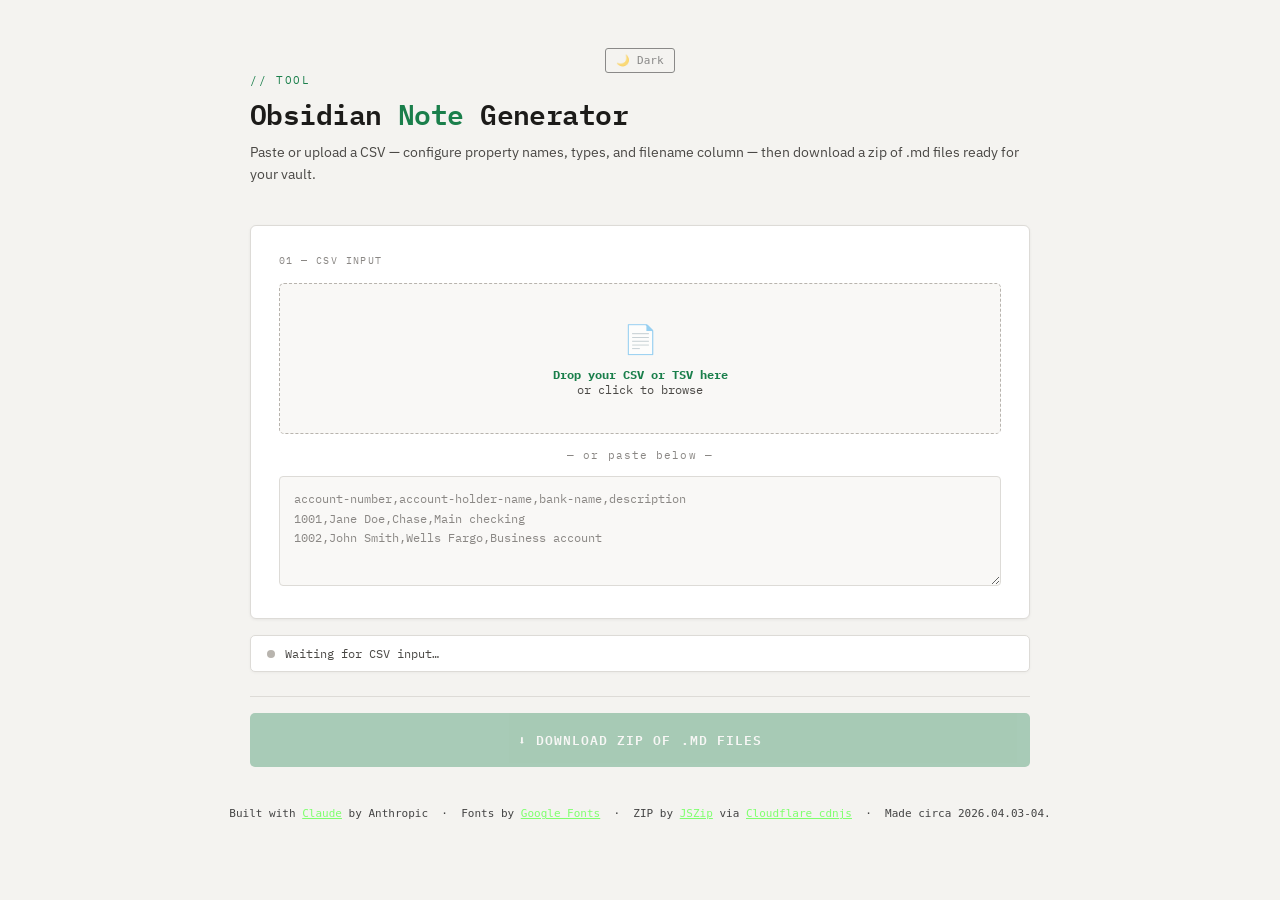
==== obsidian-note-generator.html @ fffe7183 "Add files via upload Skipping several commits. This is the final product. Doesn't do a good job of l" ====
<!DOCTYPE html>
<html lang="en">
<head>
<meta charset="UTF-8">
<meta name="viewport" content="width=device-width, initial-scale=1.0">
<title>Obsidian Note Generator</title>
<script src="theme-switch.js" defer></script>
<script src="jszip.min.js" defer></script>
<script src="converter.js" defer></script>
<link rel="stylesheet" id="theme-stylesheet" href="styles-dark.css">
</head>
<body>
<button onclick="toggleTheme()" id="theme-toggle" style="
  font-family: monospace;
  font-size: 11px;
  background: none;
  border: 1px solid currentColor;
  border-radius: 3px;
  padding: 5px 10px;
  cursor: pointer;
  opacity: 0.6;
">🌙 Dark</button>
<header>
  <div class="label">// tool</div>
  <h1>Obsidian <span>Note</span> Generator</h1>
  <p class="subtitle">Paste or upload a CSV — configure property names, types, and filename column — then download a zip of .md files ready for your vault.</p>
</header>

<!-- Step 1 -->
<div class="card">
  <div class="card-title">01 — CSV Input</div>
  <div class="dropzone" id="dropzone">
    <input type="file" id="fileInput" accept=".csv,.txt,.tsv">
    <div class="dropzone-icon">📄</div>
    <p><strong>Drop your CSV or TSV here</strong></p>
    <p>or click to browse</p>
  </div>
  <div class="or">— or paste below —</div>
  <textarea id="csvText" placeholder="account-number,account-holder-name,bank-name,description&#10;1001,Jane Doe,Chase,Main checking&#10;1002,John Smith,Wells Fargo,Business account"></textarea>
</div>

<!-- Step 2 -->
<div class="card" id="mappingCard" style="display:none">
  <div class="card-title">02 — Configure Columns</div>
  <p class="hint">Rename properties, set data types, and choose which column names each .md file.</p>
  <table class="col-table">
    <thead>
      <tr>
        <th>Original Column</th>
        <th>Property Name</th>
        <th>Data Type</th>
        <th class="center">Filename ●</th>
      </tr>
    </thead>
    <tbody id="mappingBody"></tbody>
  </table>
  <div class="legend">
    <div class="legend-item"><div class="legend-dot" style="background:#5a8fff"></div>text</div>
    <div class="legend-item"><div class="legend-dot" style="background:#ffb347"></div>number</div>
    <div class="legend-item"><div class="legend-dot" style="background:#ff6eb4"></div>date</div>
    <div class="legend-item"><div class="legend-dot" style="background:#c77dff"></div>boolean</div>
    <div class="legend-item"><div class="legend-dot" style="background:#47d7ff"></div>list</div>
    <div class="legend-item"><div class="legend-dot" style="background:#7fff6e"></div>link</div>
  </div>
</div>

<!-- Step 3 -->
<div class="card" id="previewCard" style="display:none">
  <div class="card-title">03 — Preview (first row)</div>
  <div class="preview-box" id="preview"></div>
</div>

<!-- Status -->
<div class="status-bar">
  <div class="status-dot" id="statusDot"></div>
  <span id="statusText">Waiting for CSV input…</span>
</div>

<hr class="divider">

<button id="generate" disabled>⬇ Download ZIP of .md Files</button>

<p style="text-align:center; font-family:monospace; font-size:11px; color:#444; margin-top:40px;">
  Built with <a href="https://claude.ai" style="color:#7fff6e;">Claude</a> by Anthropic
  &nbsp;·&nbsp;
  Fonts by <a href="https://fonts.google.com" style="color:#7fff6e;">Google Fonts</a>
  &nbsp;·&nbsp;
  ZIP by <a href="https://stuk.github.io/jszip/" style="color:#7fff6e;">JSZip</a> via <a href="https://cdnjs.com" style="color:#7fff6e;">Cloudflare cdnjs</a>
  &nbsp;·&nbsp;
  Made circa 2026.04.03-04.
</p>

</body>
</html>
---- styles-dark.css ----
@import url('https://fonts.googleapis.com/css2?family=IBM+Plex+Mono:wght@400;500;600&family=IBM+Plex+Sans:wght@300;400;500&display=swap');

:root {
  --bg: #0f0f0f;
  --surface: #1a1a1a;
  --border: #2a2a2a;
  --accent: #7fff6e;
  --accent-dim: #3d6e38;
  --text: #e8e8e8;
  --text-dim: #666;
  --mono: 'IBM Plex Mono', monospace;
  --sans: 'IBM Plex Sans', sans-serif;
}

* { box-sizing: border-box; margin: 0; padding: 0; }

body {
  background: var(--bg);
  color: var(--text);
  font-family: var(--sans);
  min-height: 100vh;
  display: flex;
  flex-direction: column;
  align-items: center;
  padding: 48px 24px 80px;
}

header {
  width: 100%;
  max-width: 780px;
  margin-bottom: 48px;
}

.label {
  font-family: var(--mono);
  font-size: 11px;
  letter-spacing: 0.15em;
  color: var(--accent);
  text-transform: uppercase;
  margin-bottom: 12px;
}

h1 {
  font-family: var(--mono);
  font-size: 28px;
  font-weight: 600;
  letter-spacing: -0.02em;
  line-height: 1.2;
  color: var(--text);
}

h1 span { color: var(--accent); }

.subtitle {
  margin-top: 10px;
  font-size: 14px;
  color: var(--text-dim);
  font-weight: 300;
  line-height: 1.6;
}

.card {
  background: var(--surface);
  border: 1px solid var(--border);
  border-radius: 4px;
  padding: 28px;
  width: 100%;
  max-width: 780px;
  margin-bottom: 20px;
}

.card-title {
  font-family: var(--mono);
  font-size: 11px;
  letter-spacing: 0.12em;
  text-transform: uppercase;
  color: var(--text-dim);
  margin-bottom: 16px;
}

.dropzone {
  border: 1px dashed var(--accent-dim);
  border-radius: 3px;
  padding: 40px;
  text-align: center;
  cursor: pointer;
  transition: all 0.2s;
  position: relative;
}

.dropzone:hover, .dropzone.drag-over {
  border-color: var(--accent);
  background: rgba(127, 255, 110, 0.04);
}

.dropzone input[type="file"] {
  position: absolute;
  inset: 0;
  opacity: 0;
  cursor: pointer;
  width: 100%;
  height: 100%;
}

.dropzone-icon { font-size: 32px; margin-bottom: 12px; opacity: 0.6; }

.dropzone p {
  font-family: var(--mono);
  font-size: 13px;
  color: var(--text-dim);
}

.dropzone p strong { color: var(--accent); }

.or {
  text-align: center;
  font-family: var(--mono);
  font-size: 11px;
  color: var(--text-dim);
  margin: 16px 0;
  letter-spacing: 0.1em;
}

textarea {
  width: 100%;
  background: #111;
  border: 1px solid var(--border);
  border-radius: 3px;
  color: var(--text);
  font-family: var(--mono);
  font-size: 12px;
  padding: 14px;
  resize: vertical;
  min-height: 120px;
  line-height: 1.6;
  outline: none;
  transition: border-color 0.2s;
}

textarea:focus { border-color: var(--accent-dim); }
textarea::placeholder { color: #3a3a3a; }

/* Column table */
.col-table {
  width: 100%;
  border-collapse: collapse;
}

.col-table th {
  font-family: var(--mono);
  font-size: 10px;
  letter-spacing: 0.1em;
  text-transform: uppercase;
  color: var(--text-dim);
  text-align: left;
  padding: 0 0 10px 0;
  border-bottom: 1px solid var(--border);
}

.col-table th:not(:first-child) { padding-left: 12px; }
.col-table th.center { text-align: center; }

.col-table td {
  padding: 8px 0;
  border-bottom: 1px solid #1f1f1f;
  vertical-align: middle;
}

.col-table td:not(:first-child) { padding-left: 12px; }
.col-table tr:last-child td { border-bottom: none; }

/* Highlight the entire row whose radio is checked */
.col-table tr:has(input[type="radio"]:checked) td {
  background: rgba(127, 255, 110, 0.04);
}

/* Highlight just the filename cell */
.col-table tr:has(input[type="radio"]:checked) .radio-col {
  background: rgba(127, 255, 110, 0.10);
}

/* Dim the original column label on unchecked rows to draw eye to selected */
.col-table tr:not(:has(input[type="radio"]:checked)) .col-original {
  color: var(--accent-dim);
}

.col-original {
  font-family: var(--mono);
  font-size: 11px;
  color: var(--accent);
  white-space: nowrap;
  max-width: 140px;
  overflow: hidden;
  text-overflow: ellipsis;
}

select, input[type="text"] {
  background: #111;
  border: 1px solid var(--border);
  border-radius: 3px;
  color: var(--text);
  font-family: var(--mono);
  font-size: 12px;
  padding: 6px 10px;
  outline: none;
  width: 100%;
  transition: border-color 0.2s;
  appearance: none;
}

select:focus, input[type="text"]:focus { border-color: var(--accent-dim); }
select option { background: #1a1a1a; }

/* Type accent borders */
select.type-text    { border-left: 2px solid #5a8fff; }
select.type-number  { border-left: 2px solid #ffb347; }
select.type-date    { border-left: 2px solid #ff6eb4; }
select.type-boolean { border-left: 2px solid #c77dff; }
select.type-list    { border-left: 2px solid #47d7ff; }
select.type-link    { border-left: 2px solid var(--accent); }

/* Filename radio */
.radio-col { text-align: center; }

.radio-col input[type="radio"] {
  appearance: none;
  width: 16px;
  height: 16px;
  border: 1px solid #555;
  border-radius: 50%;
  background: #2a2a2a;
  cursor: pointer;
  display: inline-block;
  vertical-align: middle;
  transition: all 0.2s;
}

.radio-col input[type="radio"]:checked {
  border-color: var(--accent);
  background: var(--accent);
  box-shadow: 0 0 8px var(--accent);
}

/* Preview */
.preview-box {
  background: #111;
  border: 1px solid var(--border);
  border-radius: 3px;
  padding: 14px;
  font-family: var(--mono);
  font-size: 12px;
  line-height: 1.8;
  color: #aaa;
  white-space: pre;
  overflow-x: auto;
}

.preview-box .prop-key      { color: #5a8fff; }
.preview-box .type-text     { color: var(--accent); }
.preview-box .type-number   { color: #ffb347; }
.preview-box .type-date     { color: #ff6eb4; }
.preview-box .type-boolean  { color: #c77dff; }
.preview-box .type-list     { color: #47d7ff; }
.preview-box .type-link     { color: var(--accent); }
.preview-box .yaml-fence    { color: var(--text-dim); }
.preview-box .filename-hint { color: #444; }

/* Status */
.status-bar {
  display: flex;
  align-items: center;
  gap: 10px;
  padding: 10px 14px;
  background: #111;
  border: 1px solid var(--border);
  border-radius: 3px;
  font-family: var(--mono);
  font-size: 12px;
  color: var(--text-dim);
  margin-bottom: 20px;
  width: 100%;
  max-width: 780px;
}

.status-dot {
  width: 7px;
  height: 7px;
  border-radius: 50%;
  background: var(--text-dim);
  flex-shrink: 0;
}

.status-dot.ready { background: var(--accent); box-shadow: 0 0 6px var(--accent); }
.status-dot.error { background: #ff6e6e; }

button#generate {
  width: 100%;
  max-width: 780px;
  padding: 16px;
  background: var(--accent);
  color: #0a1a08;
  border: none;
  border-radius: 3px;
  font-family: var(--mono);
  font-size: 14px;
  font-weight: 600;
  letter-spacing: 0.08em;
  cursor: pointer;
  transition: all 0.15s;
  text-transform: uppercase;
}

button#generate:hover:not(:disabled) {
  background: #9fffa0;
  transform: translateY(-1px);
}

button#generate:disabled {
  opacity: 0.3;
  cursor: not-allowed;
  transform: none;
}

.divider {
  width: 100%;
  max-width: 780px;
  border: none;
  border-top: 1px solid var(--border);
  margin: 8px 0 20px;
}

.hint {
  font-size: 11px;
  color: var(--text-dim);
  font-family: var(--mono);
  margin-bottom: 14px;
}

/* Legend */
.legend {
  display: flex;
  flex-wrap: wrap;
  gap: 12px;
  margin-top: 16px;
  padding-top: 14px;
  border-top: 1px solid var(--border);
}

.legend-item {
  display: flex;
  align-items: center;
  gap: 6px;
  font-family: var(--mono);
  font-size: 10px;
  color: var(--text-dim);
}

.legend-dot {
  width: 8px;
  height: 8px;
  border-radius: 2px;
  flex-shrink: 0;
}

textarea::placeholder {
  color: #555;
}

#theme-toggle {
  color: #ccc;
}
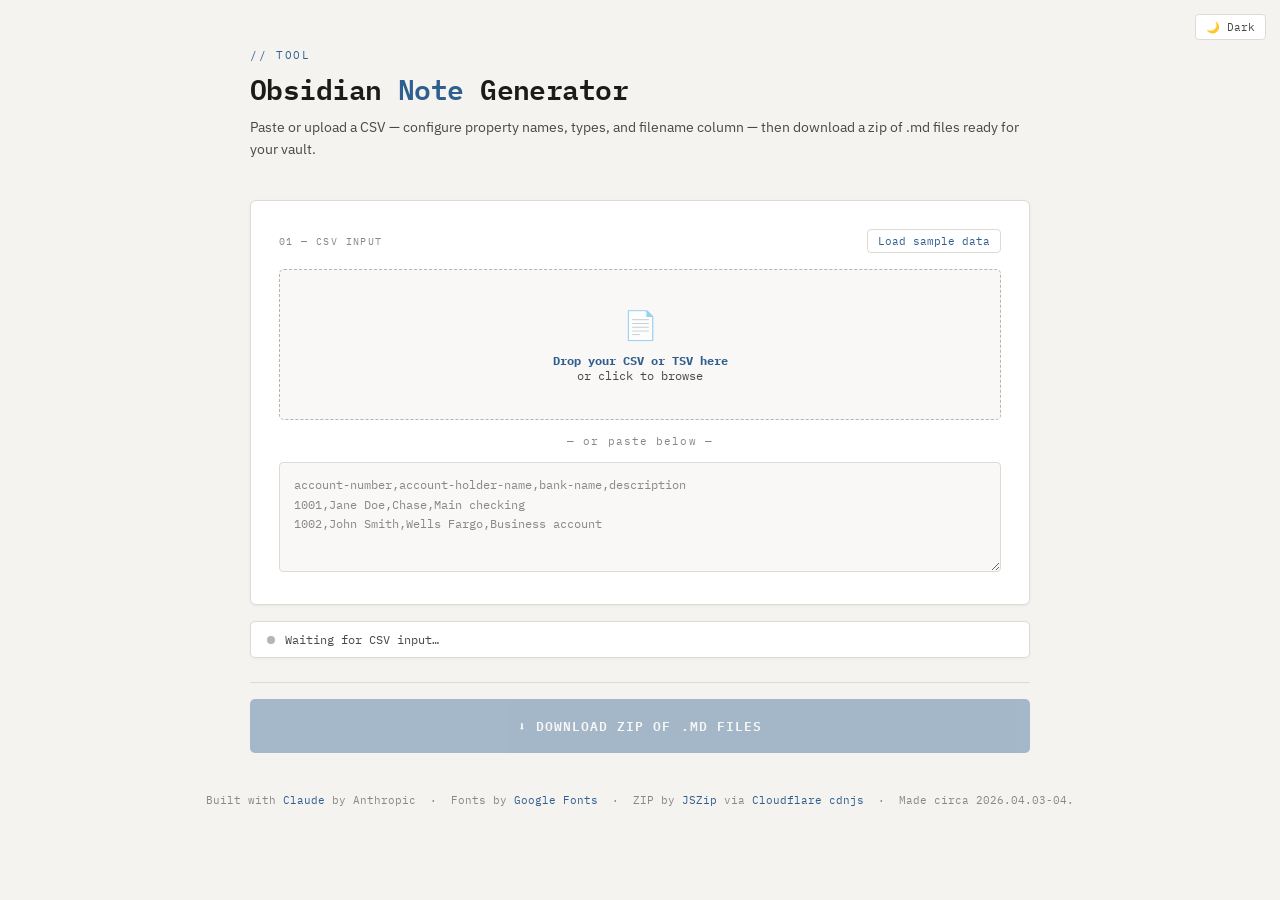
==== commit a0076c0d: "Add column picker, Title Case property names, and legible muted theme - Include/exclude checkbox per" ====
--- a/obsidian-note-generator.html
+++ b/obsidian-note-generator.html
@@ -10,16 +10,7 @@
 <link rel="stylesheet" id="theme-stylesheet" href="styles-dark.css">
 </head>
 <body>
-<button onclick="toggleTheme()" id="theme-toggle" style="
-  font-family: monospace;
-  font-size: 11px;
-  background: none;
-  border: 1px solid currentColor;
-  border-radius: 3px;
-  padding: 5px 10px;
-  cursor: pointer;
-  opacity: 0.6;
-">🌙 Dark</button>
+<button onclick="toggleTheme()" id="theme-toggle">🌙 Dark</button>
 <header>
   <div class="label">// tool</div>
   <h1>Obsidian <span>Note</span> Generator</h1>
@@ -28,7 +19,10 @@
 
 <!-- Step 1 -->
 <div class="card">
-  <div class="card-title">01 — CSV Input</div>
+  <div class="card-head">
+    <div class="card-title">01 — CSV Input</div>
+    <button type="button" id="loadSample" class="ghost-btn">Load sample data</button>
+  </div>
   <div class="dropzone" id="dropzone">
     <input type="file" id="fileInput" accept=".csv,.txt,.tsv">
     <div class="dropzone-icon">📄</div>
@@ -42,10 +36,11 @@
 <!-- Step 2 -->
 <div class="card" id="mappingCard" style="display:none">
   <div class="card-title">02 — Configure Columns</div>
-  <p class="hint">Rename properties, set data types, and choose which column names each .md file.</p>
+  <p class="hint">Untick columns to leave them out of the export. Rename properties, set data types, and choose which column names each .md file.</p>
   <table class="col-table">
     <thead>
       <tr>
+        <th class="check-col"><input type="checkbox" id="includeAll" checked title="Include or exclude all columns"></th>
         <th>Original Column</th>
         <th>Property Name</th>
         <th>Data Type</th>
@@ -54,19 +49,30 @@
     </thead>
     <tbody id="mappingBody"></tbody>
   </table>
+  <label class="option-row">
+    <input type="checkbox" id="omitEmpty">
+    Omit empty values — leave a property out of a note when its cell is blank
+  </label>
   <div class="legend">
-    <div class="legend-item"><div class="legend-dot" style="background:#5a8fff"></div>text</div>
-    <div class="legend-item"><div class="legend-dot" style="background:#ffb347"></div>number</div>
-    <div class="legend-item"><div class="legend-dot" style="background:#ff6eb4"></div>date</div>
-    <div class="legend-item"><div class="legend-dot" style="background:#c77dff"></div>boolean</div>
-    <div class="legend-item"><div class="legend-dot" style="background:#47d7ff"></div>list</div>
-    <div class="legend-item"><div class="legend-dot" style="background:#7fff6e"></div>link</div>
+    <div class="legend-item"><div class="legend-dot" style="background:var(--type-text)"></div>text</div>
+    <div class="legend-item"><div class="legend-dot" style="background:var(--type-number)"></div>number</div>
+    <div class="legend-item"><div class="legend-dot" style="background:var(--type-date)"></div>date</div>
+    <div class="legend-item"><div class="legend-dot" style="background:var(--type-boolean)"></div>boolean</div>
+    <div class="legend-item"><div class="legend-dot" style="background:var(--type-list)"></div>list</div>
+    <div class="legend-item"><div class="legend-dot" style="background:var(--type-link)"></div>link</div>
   </div>
 </div>
 
 <!-- Step 3 -->
 <div class="card" id="previewCard" style="display:none">
-  <div class="card-title">03 — Preview (first row)</div>
+  <div class="card-head">
+    <div class="card-title">03 — Preview</div>
+    <div class="row-nav">
+      <button type="button" id="prevRow" class="ghost-btn" title="Previous row">◀</button>
+      <span id="rowIndicator">Row 1 of 1</span>
+      <button type="button" id="nextRow" class="ghost-btn" title="Next row">▶</button>
+    </div>
+  </div>
   <div class="preview-box" id="preview"></div>
 </div>
 
@@ -80,12 +86,12 @@
 
 <button id="generate" disabled>⬇ Download ZIP of .md Files</button>
 
-<p style="text-align:center; font-family:monospace; font-size:11px; color:#444; margin-top:40px;">
-  Built with <a href="https://claude.ai" style="color:#7fff6e;">Claude</a> by Anthropic
+<p class="footer-credits">
+  Built with <a href="https://claude.ai">Claude</a> by Anthropic
   &nbsp;·&nbsp;
-  Fonts by <a href="https://fonts.google.com" style="color:#7fff6e;">Google Fonts</a>
+  Fonts by <a href="https://fonts.google.com">Google Fonts</a>
   &nbsp;·&nbsp;
-  ZIP by <a href="https://stuk.github.io/jszip/" style="color:#7fff6e;">JSZip</a> via <a href="https://cdnjs.com" style="color:#7fff6e;">Cloudflare cdnjs</a>
+  ZIP by <a href="https://stuk.github.io/jszip/">JSZip</a> via <a href="https://cdnjs.com">Cloudflare cdnjs</a>
   &nbsp;·&nbsp;
   Made circa 2026.04.03-04.
 </p>
--- a/styles-dark.css
+++ b/styles-dark.css
@@ -1,371 +1,517 @@
-@import url('https://fonts.googleapis.com/css2?family=IBM+Plex+Mono:wght@400;500;600&family=IBM+Plex+Sans:wght@300;400;500&display=swap');
-
-:root {
-  --bg: #0f0f0f;
-  --surface: #1a1a1a;
-  --border: #2a2a2a;
-  --accent: #7fff6e;
-  --accent-dim: #3d6e38;
-  --text: #e8e8e8;
-  --text-dim: #666;
-  --mono: 'IBM Plex Mono', monospace;
-  --sans: 'IBM Plex Sans', sans-serif;
-}
-
-* { box-sizing: border-box; margin: 0; padding: 0; }
-
-body {
-  background: var(--bg);
-  color: var(--text);
-  font-family: var(--sans);
-  min-height: 100vh;
-  display: flex;
-  flex-direction: column;
-  align-items: center;
-  padding: 48px 24px 80px;
-}
-
-header {
-  width: 100%;
-  max-width: 780px;
-  margin-bottom: 48px;
-}
-
-.label {
-  font-family: var(--mono);
-  font-size: 11px;
-  letter-spacing: 0.15em;
-  color: var(--accent);
-  text-transform: uppercase;
-  margin-bottom: 12px;
-}
-
-h1 {
-  font-family: var(--mono);
-  font-size: 28px;
-  font-weight: 600;
-  letter-spacing: -0.02em;
-  line-height: 1.2;
-  color: var(--text);
-}
-
-h1 span { color: var(--accent); }
-
-.subtitle {
-  margin-top: 10px;
-  font-size: 14px;
-  color: var(--text-dim);
-  font-weight: 300;
-  line-height: 1.6;
-}
-
-.card {
-  background: var(--surface);
-  border: 1px solid var(--border);
-  border-radius: 4px;
-  padding: 28px;
-  width: 100%;
-  max-width: 780px;
-  margin-bottom: 20px;
-}
-
-.card-title {
-  font-family: var(--mono);
-  font-size: 11px;
-  letter-spacing: 0.12em;
-  text-transform: uppercase;
-  color: var(--text-dim);
-  margin-bottom: 16px;
-}
-
-.dropzone {
-  border: 1px dashed var(--accent-dim);
-  border-radius: 3px;
-  padding: 40px;
-  text-align: center;
-  cursor: pointer;
-  transition: all 0.2s;
-  position: relative;
-}
-
-.dropzone:hover, .dropzone.drag-over {
-  border-color: var(--accent);
-  background: rgba(127, 255, 110, 0.04);
-}
-
-.dropzone input[type="file"] {
-  position: absolute;
-  inset: 0;
-  opacity: 0;
-  cursor: pointer;
-  width: 100%;
-  height: 100%;
-}
-
-.dropzone-icon { font-size: 32px; margin-bottom: 12px; opacity: 0.6; }
-
-.dropzone p {
-  font-family: var(--mono);
-  font-size: 13px;
-  color: var(--text-dim);
-}
-
-.dropzone p strong { color: var(--accent); }
-
-.or {
-  text-align: center;
-  font-family: var(--mono);
-  font-size: 11px;
-  color: var(--text-dim);
-  margin: 16px 0;
-  letter-spacing: 0.1em;
-}
-
-textarea {
-  width: 100%;
-  background: #111;
-  border: 1px solid var(--border);
-  border-radius: 3px;
-  color: var(--text);
-  font-family: var(--mono);
-  font-size: 12px;
-  padding: 14px;
-  resize: vertical;
-  min-height: 120px;
-  line-height: 1.6;
-  outline: none;
-  transition: border-color 0.2s;
-}
-
-textarea:focus { border-color: var(--accent-dim); }
-textarea::placeholder { color: #3a3a3a; }
-
-/* Column table */
-.col-table {
-  width: 100%;
-  border-collapse: collapse;
-}
-
-.col-table th {
-  font-family: var(--mono);
-  font-size: 10px;
-  letter-spacing: 0.1em;
-  text-transform: uppercase;
-  color: var(--text-dim);
-  text-align: left;
-  padding: 0 0 10px 0;
-  border-bottom: 1px solid var(--border);
-}
-
-.col-table th:not(:first-child) { padding-left: 12px; }
-.col-table th.center { text-align: center; }
-
-.col-table td {
-  padding: 8px 0;
-  border-bottom: 1px solid #1f1f1f;
-  vertical-align: middle;
-}
-
-.col-table td:not(:first-child) { padding-left: 12px; }
-.col-table tr:last-child td { border-bottom: none; }
-
-/* Highlight the entire row whose radio is checked */
-.col-table tr:has(input[type="radio"]:checked) td {
-  background: rgba(127, 255, 110, 0.04);
-}
-
-/* Highlight just the filename cell */
-.col-table tr:has(input[type="radio"]:checked) .radio-col {
-  background: rgba(127, 255, 110, 0.10);
-}
-
-/* Dim the original column label on unchecked rows to draw eye to selected */
-.col-table tr:not(:has(input[type="radio"]:checked)) .col-original {
-  color: var(--accent-dim);
-}
-
-.col-original {
-  font-family: var(--mono);
-  font-size: 11px;
-  color: var(--accent);
-  white-space: nowrap;
-  max-width: 140px;
-  overflow: hidden;
-  text-overflow: ellipsis;
-}
-
-select, input[type="text"] {
-  background: #111;
-  border: 1px solid var(--border);
-  border-radius: 3px;
-  color: var(--text);
-  font-family: var(--mono);
-  font-size: 12px;
-  padding: 6px 10px;
-  outline: none;
-  width: 100%;
-  transition: border-color 0.2s;
-  appearance: none;
-}
-
-select:focus, input[type="text"]:focus { border-color: var(--accent-dim); }
-select option { background: #1a1a1a; }
-
-/* Type accent borders */
-select.type-text    { border-left: 2px solid #5a8fff; }
-select.type-number  { border-left: 2px solid #ffb347; }
-select.type-date    { border-left: 2px solid #ff6eb4; }
-select.type-boolean { border-left: 2px solid #c77dff; }
-select.type-list    { border-left: 2px solid #47d7ff; }
-select.type-link    { border-left: 2px solid var(--accent); }
-
-/* Filename radio */
-.radio-col { text-align: center; }
-
-.radio-col input[type="radio"] {
-  appearance: none;
-  width: 16px;
-  height: 16px;
-  border: 1px solid #555;
-  border-radius: 50%;
-  background: #2a2a2a;
-  cursor: pointer;
-  display: inline-block;
-  vertical-align: middle;
-  transition: all 0.2s;
-}
-
-.radio-col input[type="radio"]:checked {
-  border-color: var(--accent);
-  background: var(--accent);
-  box-shadow: 0 0 8px var(--accent);
-}
-
-/* Preview */
-.preview-box {
-  background: #111;
-  border: 1px solid var(--border);
-  border-radius: 3px;
-  padding: 14px;
-  font-family: var(--mono);
-  font-size: 12px;
-  line-height: 1.8;
-  color: #aaa;
-  white-space: pre;
-  overflow-x: auto;
-}
-
-.preview-box .prop-key      { color: #5a8fff; }
-.preview-box .type-text     { color: var(--accent); }
-.preview-box .type-number   { color: #ffb347; }
-.preview-box .type-date     { color: #ff6eb4; }
-.preview-box .type-boolean  { color: #c77dff; }
-.preview-box .type-list     { color: #47d7ff; }
-.preview-box .type-link     { color: var(--accent); }
-.preview-box .yaml-fence    { color: var(--text-dim); }
-.preview-box .filename-hint { color: #444; }
-
-/* Status */
-.status-bar {
-  display: flex;
-  align-items: center;
-  gap: 10px;
-  padding: 10px 14px;
-  background: #111;
-  border: 1px solid var(--border);
-  border-radius: 3px;
-  font-family: var(--mono);
-  font-size: 12px;
-  color: var(--text-dim);
-  margin-bottom: 20px;
-  width: 100%;
-  max-width: 780px;
-}
-
-.status-dot {
-  width: 7px;
-  height: 7px;
-  border-radius: 50%;
-  background: var(--text-dim);
-  flex-shrink: 0;
-}
-
-.status-dot.ready { background: var(--accent); box-shadow: 0 0 6px var(--accent); }
-.status-dot.error { background: #ff6e6e; }
-
-button#generate {
-  width: 100%;
-  max-width: 780px;
-  padding: 16px;
-  background: var(--accent);
-  color: #0a1a08;
-  border: none;
-  border-radius: 3px;
-  font-family: var(--mono);
-  font-size: 14px;
-  font-weight: 600;
-  letter-spacing: 0.08em;
-  cursor: pointer;
-  transition: all 0.15s;
-  text-transform: uppercase;
-}
-
-button#generate:hover:not(:disabled) {
-  background: #9fffa0;
-  transform: translateY(-1px);
-}
-
-button#generate:disabled {
-  opacity: 0.3;
-  cursor: not-allowed;
-  transform: none;
-}
-
-.divider {
-  width: 100%;
-  max-width: 780px;
-  border: none;
-  border-top: 1px solid var(--border);
-  margin: 8px 0 20px;
-}
-
-.hint {
-  font-size: 11px;
-  color: var(--text-dim);
-  font-family: var(--mono);
-  margin-bottom: 14px;
-}
-
-/* Legend */
-.legend {
-  display: flex;
-  flex-wrap: wrap;
-  gap: 12px;
-  margin-top: 16px;
-  padding-top: 14px;
-  border-top: 1px solid var(--border);
-}
-
-.legend-item {
-  display: flex;
-  align-items: center;
-  gap: 6px;
-  font-family: var(--mono);
-  font-size: 10px;
-  color: var(--text-dim);
-}
-
-.legend-dot {
-  width: 8px;
-  height: 8px;
-  border-radius: 2px;
-  flex-shrink: 0;
-}
-
-textarea::placeholder {
-  color: #555;
-}
-
-#theme-toggle {
-  color: #ccc;
-}+@import url('https://fonts.googleapis.com/css2?family=IBM+Plex+Mono:wght@400;500;600&family=IBM+Plex+Sans:wght@300;400;500&display=swap');
+
+:root {
+  color-scheme: dark;
+  --bg: #161616;
+  --surface: #1e1e1e;
+  --surface-2: #191919;
+  --border: #333333;
+  --border-strong: #4a4a4a;
+  --accent: #8ab4d8;
+  --accent-dim: #44607a;
+  --accent-bg: rgba(138, 180, 216, 0.08);
+  --btn-bg: #33608c;
+  --btn-bg-hover: #3d70a3;
+  --text: #dcdcdc;
+  --text-mid: #b0b0b0;
+  --text-dim: #8a8a8a;
+  --mono: 'IBM Plex Mono', monospace;
+  --sans: 'IBM Plex Sans', sans-serif;
+
+  /* syntax colors — muted, readable on dark */
+  --syn-key:   #8ab4d8;   /* property key — soft blue */
+  --syn-text:  #a3be8c;   /* text value — soft green */
+  --syn-number:#d0a35f;   /* number — soft amber */
+  --syn-date:  #c78a9b;   /* date — soft rose */
+  --syn-bool:  #a99bd0;   /* boolean — soft violet */
+  --syn-list:  #7fb8b8;   /* list — soft teal */
+  --syn-link:  #8ab4d8;   /* link — soft blue */
+  --syn-fence: #666666;
+  --syn-hint:  #5a5a5a;
+
+  /* type indicator colors (legend dots + select borders) */
+  --type-text:    #8ab4d8;
+  --type-number:  #d0a35f;
+  --type-date:    #c78a9b;
+  --type-boolean: #a99bd0;
+  --type-list:    #7fb8b8;
+  --type-link:    #a3be8c;
+}
+
+* { box-sizing: border-box; margin: 0; padding: 0; }
+
+body {
+  background: var(--bg);
+  color: var(--text);
+  font-family: var(--sans);
+  min-height: 100vh;
+  display: flex;
+  flex-direction: column;
+  align-items: center;
+  padding: 48px 24px 80px;
+}
+
+#theme-toggle {
+  position: fixed;
+  top: 14px;
+  right: 14px;
+  font-family: var(--mono);
+  font-size: 11px;
+  background: var(--surface);
+  color: var(--text-mid);
+  border: 1px solid var(--border);
+  border-radius: 4px;
+  padding: 5px 10px;
+  cursor: pointer;
+  z-index: 10;
+}
+
+#theme-toggle:hover { color: var(--text); border-color: var(--border-strong); }
+
+header {
+  width: 100%;
+  max-width: 780px;
+  margin-bottom: 48px;
+}
+
+.label {
+  font-family: var(--mono);
+  font-size: 11px;
+  letter-spacing: 0.15em;
+  color: var(--accent);
+  text-transform: uppercase;
+  margin-bottom: 12px;
+}
+
+h1 {
+  font-family: var(--mono);
+  font-size: 28px;
+  font-weight: 600;
+  letter-spacing: -0.02em;
+  line-height: 1.2;
+  color: var(--text);
+}
+
+h1 span { color: var(--accent); }
+
+.subtitle {
+  margin-top: 10px;
+  font-size: 14px;
+  color: var(--text-mid);
+  font-weight: 300;
+  line-height: 1.6;
+}
+
+.card {
+  background: var(--surface);
+  border: 1px solid var(--border);
+  border-radius: 4px;
+  padding: 28px;
+  width: 100%;
+  max-width: 780px;
+  margin-bottom: 20px;
+}
+
+.card-head {
+  display: flex;
+  align-items: center;
+  justify-content: space-between;
+  margin-bottom: 16px;
+}
+
+.card-head .card-title { margin-bottom: 0; }
+
+.card-title {
+  font-family: var(--mono);
+  font-size: 11px;
+  letter-spacing: 0.12em;
+  text-transform: uppercase;
+  color: var(--text-dim);
+  margin-bottom: 16px;
+}
+
+.ghost-btn {
+  font-family: var(--mono);
+  font-size: 11px;
+  background: none;
+  color: var(--accent);
+  border: 1px solid var(--border);
+  border-radius: 3px;
+  padding: 4px 10px;
+  cursor: pointer;
+  transition: border-color 0.15s, color 0.15s;
+}
+
+.ghost-btn:hover:not(:disabled) { border-color: var(--accent-dim); }
+.ghost-btn:disabled { opacity: 0.35; cursor: not-allowed; }
+
+.row-nav {
+  display: flex;
+  align-items: center;
+  gap: 10px;
+}
+
+.row-nav span {
+  font-family: var(--mono);
+  font-size: 11px;
+  color: var(--text-dim);
+  min-width: 90px;
+  text-align: center;
+}
+
+.dropzone {
+  border: 1px dashed var(--border-strong);
+  border-radius: 3px;
+  padding: 40px;
+  text-align: center;
+  cursor: pointer;
+  transition: all 0.2s;
+  position: relative;
+}
+
+.dropzone:hover, .dropzone.drag-over {
+  border-color: var(--accent);
+  background: var(--accent-bg);
+}
+
+.dropzone input[type="file"] {
+  position: absolute;
+  inset: 0;
+  opacity: 0;
+  cursor: pointer;
+  width: 100%;
+  height: 100%;
+}
+
+.dropzone-icon { font-size: 32px; margin-bottom: 12px; opacity: 0.6; }
+
+.dropzone p {
+  font-family: var(--mono);
+  font-size: 13px;
+  color: var(--text-dim);
+}
+
+.dropzone p strong { color: var(--accent); }
+
+.or {
+  text-align: center;
+  font-family: var(--mono);
+  font-size: 11px;
+  color: var(--text-dim);
+  margin: 16px 0;
+  letter-spacing: 0.1em;
+}
+
+textarea {
+  width: 100%;
+  background: var(--surface-2);
+  border: 1px solid var(--border);
+  border-radius: 3px;
+  color: var(--text);
+  font-family: var(--mono);
+  font-size: 12px;
+  padding: 14px;
+  resize: vertical;
+  min-height: 120px;
+  line-height: 1.6;
+  outline: none;
+  transition: border-color 0.2s;
+}
+
+textarea:focus { border-color: var(--accent-dim); }
+textarea::placeholder { color: #555; }
+
+/* Column table */
+.col-table {
+  width: 100%;
+  border-collapse: collapse;
+}
+
+.col-table th {
+  font-family: var(--mono);
+  font-size: 10px;
+  letter-spacing: 0.1em;
+  text-transform: uppercase;
+  color: var(--text-dim);
+  text-align: left;
+  padding: 0 0 10px 0;
+  border-bottom: 1px solid var(--border);
+}
+
+.col-table th:not(:first-child) { padding-left: 12px; }
+.col-table th.center { text-align: center; }
+
+.col-table td {
+  padding: 8px 0;
+  border-bottom: 1px solid var(--surface-2);
+  vertical-align: middle;
+}
+
+.col-table td:not(:first-child) { padding-left: 12px; }
+.col-table tr:last-child td { border-bottom: none; }
+
+/* Highlight the entire row whose radio is checked */
+.col-table tr:has(input[type="radio"]:checked) td {
+  background: var(--accent-bg);
+}
+
+/* Fade rows that are excluded from the export */
+.col-table tbody tr:has(.include-check:not(:checked)) .col-original,
+.col-table tbody tr:has(.include-check:not(:checked)) .col-sample,
+.col-table tbody tr:has(.include-check:not(:checked)) input[type="text"],
+.col-table tbody tr:has(.include-check:not(:checked)) select {
+  opacity: 0.4;
+}
+
+.col-original {
+  font-family: var(--mono);
+  font-size: 11px;
+  color: var(--text);
+  white-space: nowrap;
+  max-width: 140px;
+  overflow: hidden;
+  text-overflow: ellipsis;
+}
+
+.col-sample {
+  font-family: var(--mono);
+  font-size: 10px;
+  color: var(--text-dim);
+  white-space: nowrap;
+  max-width: 140px;
+  overflow: hidden;
+  text-overflow: ellipsis;
+  margin-top: 2px;
+}
+
+select, input[type="text"] {
+  background: var(--surface-2);
+  border: 1px solid var(--border);
+  border-radius: 3px;
+  color: var(--text);
+  font-family: var(--mono);
+  font-size: 12px;
+  padding: 6px 10px;
+  outline: none;
+  width: 100%;
+  transition: border-color 0.2s;
+  appearance: none;
+}
+
+select:focus, input[type="text"]:focus { border-color: var(--accent-dim); }
+select option { background: var(--surface); }
+
+/* Type accent borders */
+select.type-text    { border-left: 2px solid var(--type-text); }
+select.type-number  { border-left: 2px solid var(--type-number); }
+select.type-date    { border-left: 2px solid var(--type-date); }
+select.type-boolean { border-left: 2px solid var(--type-boolean); }
+select.type-list    { border-left: 2px solid var(--type-list); }
+select.type-link    { border-left: 2px solid var(--type-link); }
+
+/* Include checkbox */
+.check-col { text-align: center; width: 28px; }
+
+.check-col input[type="checkbox"] {
+  appearance: none;
+  width: 15px;
+  height: 15px;
+  border: 1px solid var(--border-strong);
+  border-radius: 3px;
+  background: var(--surface-2);
+  cursor: pointer;
+  display: inline-block;
+  vertical-align: middle;
+  position: relative;
+  transition: all 0.15s;
+}
+
+.check-col input[type="checkbox"]:checked {
+  border-color: var(--accent);
+  background: var(--accent);
+}
+
+.check-col input[type="checkbox"]:checked::after {
+  content: '';
+  position: absolute;
+  left: 4px;
+  top: 1px;
+  width: 4px;
+  height: 8px;
+  border: solid var(--bg);
+  border-width: 0 2px 2px 0;
+  transform: rotate(45deg);
+}
+
+.check-col input[type="checkbox"]:indeterminate {
+  border-color: var(--accent);
+  background: var(--accent-dim);
+}
+
+/* Filename radio */
+.radio-col { text-align: center; }
+
+.radio-col input[type="radio"] {
+  appearance: none;
+  width: 16px;
+  height: 16px;
+  border: 1px solid var(--border-strong);
+  border-radius: 50%;
+  background: var(--surface-2);
+  cursor: pointer;
+  display: inline-block;
+  vertical-align: middle;
+  transition: all 0.2s;
+}
+
+.radio-col input[type="radio"]:checked {
+  border-color: var(--accent);
+  background: var(--accent);
+  box-shadow: inset 0 0 0 3px var(--surface);
+}
+
+/* Option row */
+.option-row {
+  display: flex;
+  align-items: center;
+  gap: 8px;
+  margin-top: 16px;
+  font-family: var(--mono);
+  font-size: 11px;
+  color: var(--text-mid);
+  cursor: pointer;
+}
+
+.option-row input[type="checkbox"] { accent-color: var(--accent); cursor: pointer; }
+
+/* Preview */
+.preview-box {
+  background: var(--surface-2);
+  border: 1px solid var(--border);
+  border-radius: 3px;
+  padding: 14px;
+  font-family: var(--mono);
+  font-size: 12px;
+  line-height: 1.8;
+  color: var(--text-mid);
+  white-space: pre;
+  overflow-x: auto;
+}
+
+.preview-box .prop-key      { color: var(--syn-key); }
+.preview-box .type-text     { color: var(--syn-text); }
+.preview-box .type-number   { color: var(--syn-number); }
+.preview-box .type-date     { color: var(--syn-date); }
+.preview-box .type-boolean  { color: var(--syn-bool); }
+.preview-box .type-list     { color: var(--syn-list); }
+.preview-box .type-link     { color: var(--syn-link); }
+.preview-box .yaml-fence    { color: var(--syn-fence); }
+.preview-box .filename-hint { color: var(--syn-hint); font-style: italic; }
+
+/* Status */
+.status-bar {
+  display: flex;
+  align-items: center;
+  gap: 10px;
+  padding: 10px 14px;
+  background: var(--surface-2);
+  border: 1px solid var(--border);
+  border-radius: 3px;
+  font-family: var(--mono);
+  font-size: 12px;
+  color: var(--text-dim);
+  margin-bottom: 20px;
+  width: 100%;
+  max-width: 780px;
+}
+
+.status-dot {
+  width: 7px;
+  height: 7px;
+  border-radius: 50%;
+  background: var(--text-dim);
+  flex-shrink: 0;
+}
+
+.status-dot.ready { background: #7fae7f; }
+.status-dot.error { background: #c97a7a; }
+
+button#generate {
+  width: 100%;
+  max-width: 780px;
+  padding: 16px;
+  background: var(--btn-bg);
+  color: #ffffff;
+  border: none;
+  border-radius: 3px;
+  font-family: var(--mono);
+  font-size: 14px;
+  font-weight: 600;
+  letter-spacing: 0.08em;
+  cursor: pointer;
+  transition: all 0.15s;
+  text-transform: uppercase;
+}
+
+button#generate:hover:not(:disabled) {
+  background: var(--btn-bg-hover);
+}
+
+button#generate:disabled {
+  opacity: 0.35;
+  cursor: not-allowed;
+}
+
+.divider {
+  width: 100%;
+  max-width: 780px;
+  border: none;
+  border-top: 1px solid var(--border);
+  margin: 8px 0 20px;
+}
+
+.hint {
+  font-size: 11px;
+  color: var(--text-dim);
+  font-family: var(--mono);
+  margin-bottom: 14px;
+  line-height: 1.6;
+}
+
+/* Legend */
+.legend {
+  display: flex;
+  flex-wrap: wrap;
+  gap: 12px;
+  margin-top: 16px;
+  padding-top: 14px;
+  border-top: 1px solid var(--border);
+}
+
+.legend-item {
+  display: flex;
+  align-items: center;
+  gap: 6px;
+  font-family: var(--mono);
+  font-size: 10px;
+  color: var(--text-dim);
+}
+
+.legend-dot {
+  width: 8px;
+  height: 8px;
+  border-radius: 2px;
+  flex-shrink: 0;
+}
+
+/* Footer */
+.footer-credits {
+  text-align: center;
+  font-family: var(--mono);
+  font-size: 11px;
+  color: var(--text-dim);
+  margin-top: 40px;
+}
+
+.footer-credits a { color: var(--accent); text-decoration: none; }
+.footer-credits a:hover { text-decoration: underline; }
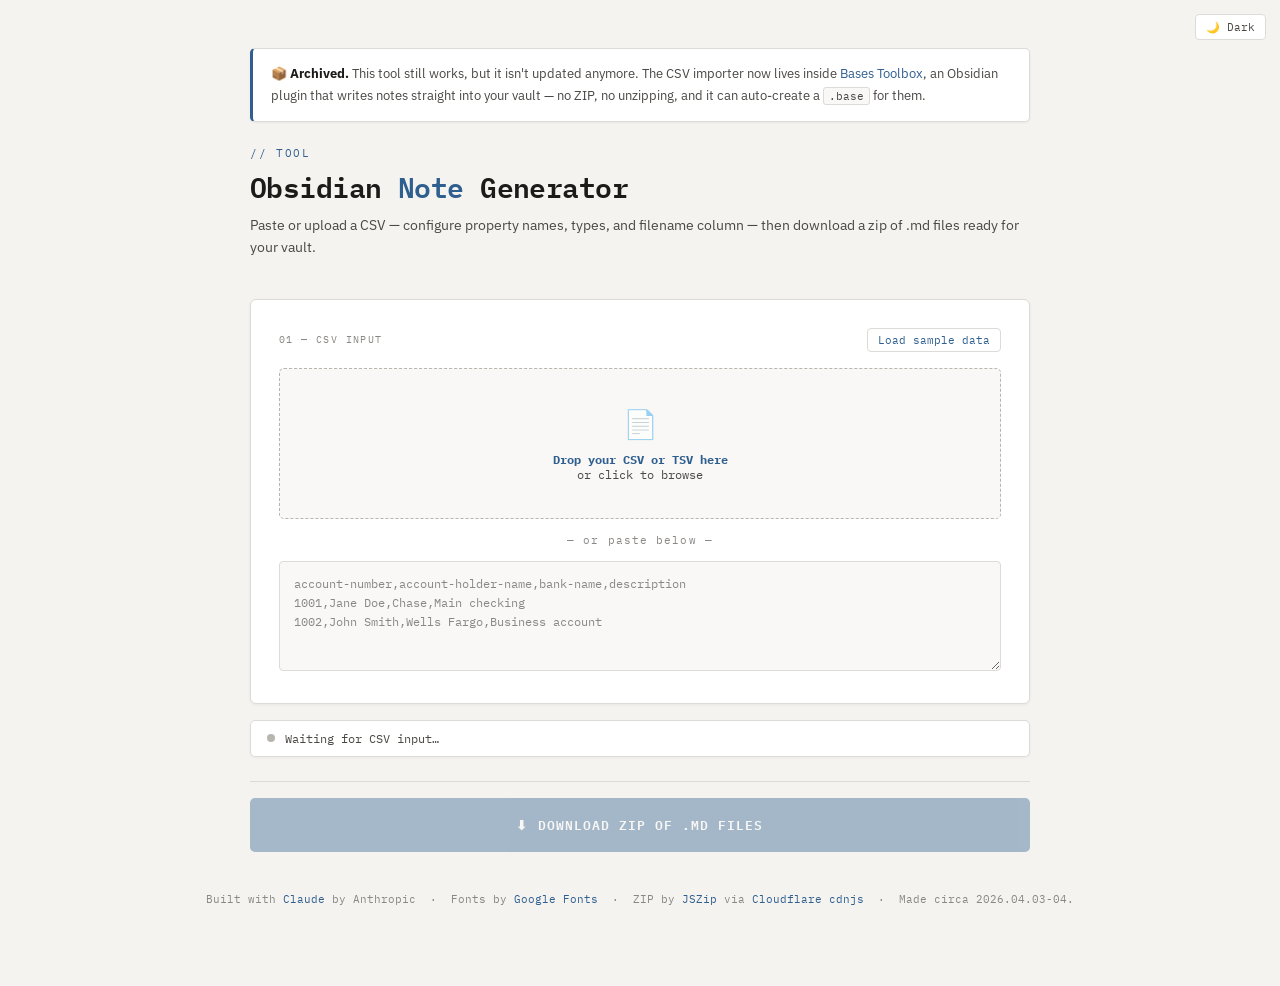
==== commit a9767c43: "Archive notice: point users to the Bases Toolbox CSV importer This tool's converter core was ported " ====
--- a/obsidian-note-generator.html
+++ b/obsidian-note-generator.html
@@ -11,6 +11,13 @@
 </head>
 <body>
 <button onclick="toggleTheme()" id="theme-toggle">🌙 Dark</button>
+<div class="archive-banner">
+  <strong>📦 Archived.</strong> This tool still works, but it isn't updated anymore.
+  The CSV importer now lives inside <a href="https://github.com/grub-basket/Bases-Toolbox">Bases Toolbox</a>,
+  an Obsidian plugin that writes notes straight into your vault — no ZIP, no unzipping, and it can
+  auto-create a <code>.base</code> for them.
+</div>
+
 <header>
   <div class="label">// tool</div>
   <h1>Obsidian <span>Note</span> Generator</h1>
--- a/styles-dark.css
+++ b/styles-dark.css
@@ -515,3 +515,32 @@
 
 .footer-credits a { color: var(--accent); text-decoration: none; }
 .footer-credits a:hover { text-decoration: underline; }
+
+/* Archive banner */
+.archive-banner {
+  width: 100%;
+  max-width: 780px;
+  margin-bottom: 28px;
+  padding: 14px 18px;
+  background: var(--surface);
+  border: 1px solid var(--border);
+  border-left: 3px solid var(--accent);
+  border-radius: 4px;
+  font-size: 13px;
+  line-height: 1.7;
+  color: var(--text-mid);
+}
+
+.archive-banner strong { color: var(--text); }
+
+.archive-banner code {
+  font-family: var(--mono);
+  font-size: 11px;
+  background: var(--surface-2);
+  border: 1px solid var(--border);
+  border-radius: 3px;
+  padding: 1px 5px;
+}
+
+.archive-banner a { color: var(--accent); text-decoration: none; }
+.archive-banner a:hover { text-decoration: underline; }
